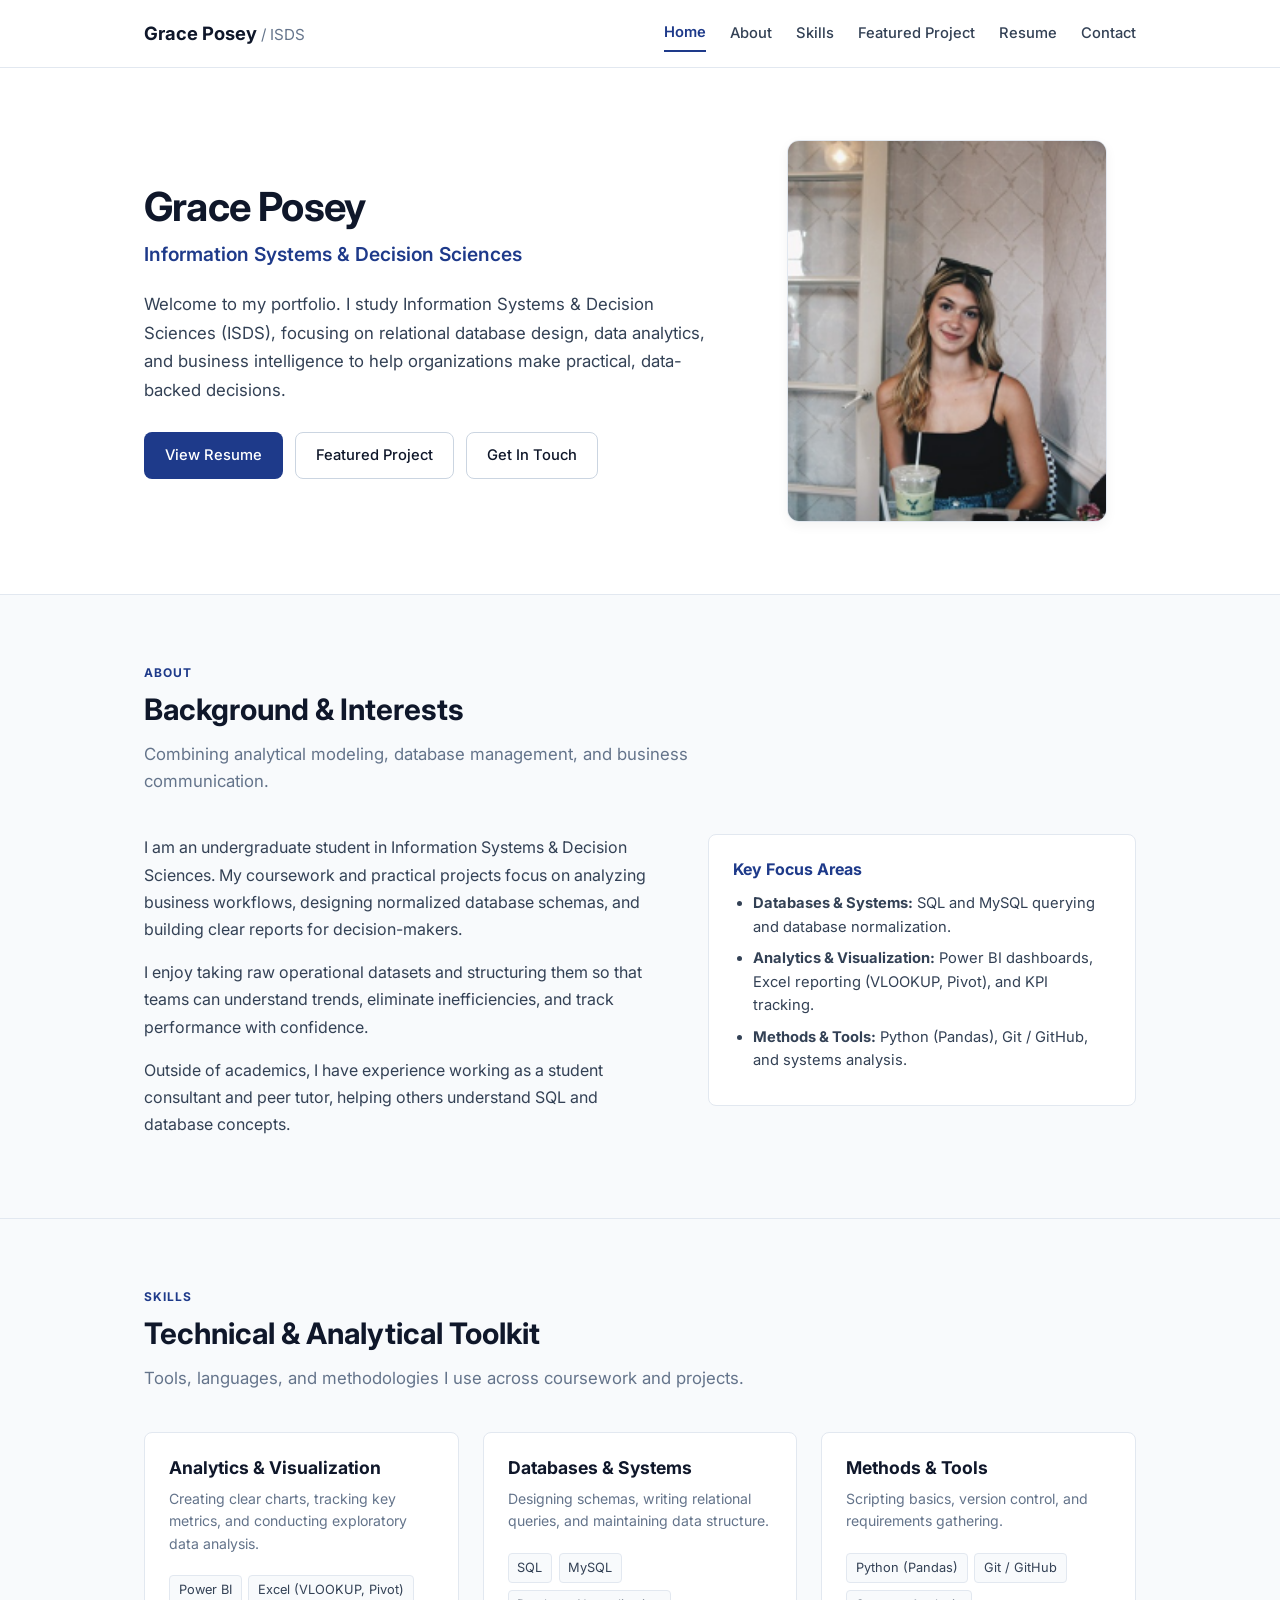
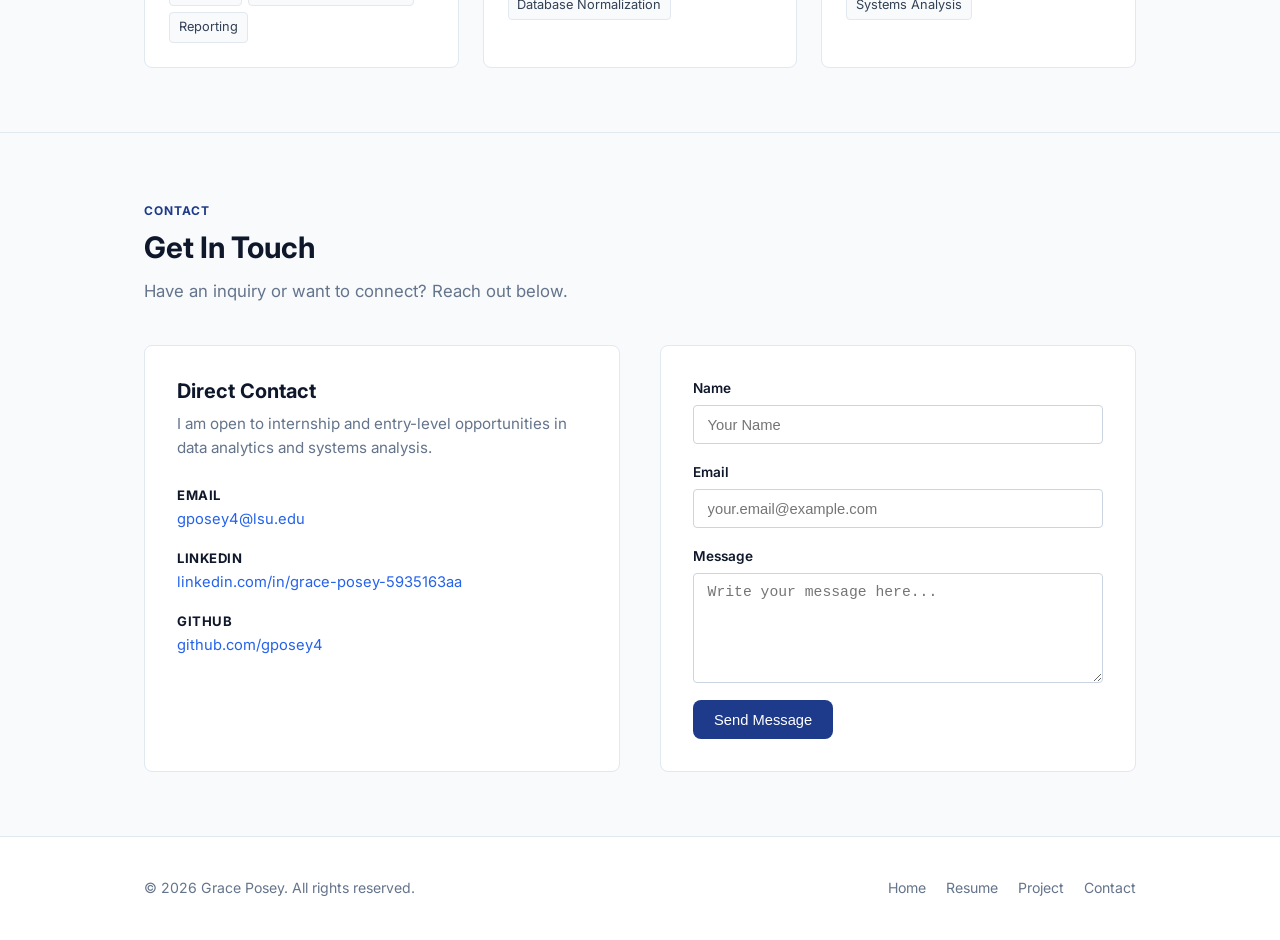
==== index.html @ 0e3ea4c7 "Complete initial version of personal website" ====
<!DOCTYPE html>
<html lang="en">
<head>
  <meta charset="UTF-8">
  <meta name="viewport" content="width=device-width, initial-scale=1.0">
  <title>Grace Posey | Information Systems &amp; Decision Sciences</title>
  <meta name="description" content="Personal portfolio and resume of Grace Posey - Information Systems & Decision Sciences student and analyst.">
  <link rel="stylesheet" href="css/style.css">
</head>
<body id="home">

  <!-- =========================================================================
       NAVIGATION
       ========================================================================= -->
  <header class="site-header">
    <div class="container nav-container">
      <a href="index.html#home" class="brand-logo">
        Grace Posey <span>/ ISDS</span>
      </a>

      <!-- Pure CSS Mobile Toggle -->
      <input type="checkbox" id="nav-toggle" class="nav-toggle" aria-label="Toggle navigation">
      <label for="nav-toggle" class="nav-toggle-label">
        <span></span>
      </label>

      <nav class="nav-menu">
        <a href="index.html#home" class="nav-link active">Home</a>
        <a href="index.html#about" class="nav-link">About</a>
        <a href="index.html#skills" class="nav-link">Skills</a>
        <a href="project.html" class="nav-link">Featured Project</a>
        <a href="resume.html" class="nav-link">Resume</a>
        <a href="index.html#contact" class="nav-link">Contact</a>
      </nav>
    </div>
  </header>

  <main>
    <!-- =========================================================================
         HERO SECTION
         ========================================================================= -->
    <section class="hero-section">
      <div class="container">
        <div class="hero-grid">
          
          <div class="hero-content">
            <h1 class="hero-title">Grace Posey</h1>
            <div class="hero-subtitle">Information Systems &amp; Decision Sciences</div>
            
            <p class="hero-desc">
              Welcome to my portfolio. I study Information Systems &amp; Decision Sciences (ISDS), focusing on relational database design, data analytics, and business intelligence to help organizations make practical, data-backed decisions.
            </p>

            <div class="hero-cta-group">
              <a href="resume.html" class="btn btn-primary">View Resume</a>
              <a href="project.html" class="btn btn-secondary">Featured Project</a>
              <a href="#contact" class="btn btn-secondary">Get In Touch</a>
            </div>
          </div>

          <div class="hero-visual">
            <div class="portrait-frame">
              <img src="images/avatar.png" alt="Grace Posey" width="320" height="380">
            </div>
          </div>

        </div>
      </div>
    </section>

    <!-- =========================================================================
         ABOUT SECTION
         ========================================================================= -->
    <section id="about">
      <div class="container">
        <span class="section-tag">About</span>
        <h2 class="section-title">Background &amp; Interests</h2>
        <p class="section-subtitle">
          Combining analytical modeling, database management, and business communication.
        </p>

        <div class="about-grid">
          <div class="about-content">
            <p>
              I am an undergraduate student in Information Systems &amp; Decision Sciences. My coursework and practical projects focus on analyzing business workflows, designing normalized database schemas, and building clear reports for decision-makers.
            </p>
            <p>
              I enjoy taking raw operational datasets and structuring them so that teams can understand trends, eliminate inefficiencies, and track performance with confidence.
            </p>
            <p>
              Outside of academics, I have experience working as a student consultant and peer tutor, helping others understand SQL and database concepts.
            </p>
          </div>

          <div class="about-bullets">
            <h4>Key Focus Areas</h4>
            <ul>
              <li><strong>Databases &amp; Systems:</strong> SQL and MySQL querying and database normalization.</li>
              <li><strong>Analytics &amp; Visualization:</strong> Power BI dashboards, Excel reporting (VLOOKUP, Pivot), and KPI tracking.</li>
              <li><strong>Methods &amp; Tools:</strong> Python (Pandas), Git / GitHub, and systems analysis.</li>
            </ul>
          </div>
        </div>
      </div>
    </section>

    <!-- =========================================================================
         SKILLS SECTION
         ========================================================================= -->
    <section id="skills">
      <div class="container">
        <span class="section-tag">Skills</span>
        <h2 class="section-title">Technical &amp; Analytical Toolkit</h2>
        <p class="section-subtitle">
          Tools, languages, and methodologies I use across coursework and projects.
        </p>

        <div class="skills-grid">
          
          <div class="skill-category-card">
            <h3>Analytics &amp; Visualization</h3>
            <p>Creating clear charts, tracking key metrics, and conducting exploratory data analysis.</p>
            <div class="skill-tags">
              <span class="skill-tag">Power BI</span>
              <span class="skill-tag">Excel (VLOOKUP, Pivot)</span>
              <span class="skill-tag">Reporting</span>
            </div>
          </div>

          <div class="skill-category-card">
            <h3>Databases &amp; Systems</h3>
            <p>Designing schemas, writing relational queries, and maintaining data structure.</p>
            <div class="skill-tags">
              <span class="skill-tag">SQL</span>
              <span class="skill-tag">MySQL</span>
              <span class="skill-tag">Database Normalization</span>
            </div>
          </div>

          <div class="skill-category-card">
            <h3>Methods &amp; Tools</h3>
            <p>Scripting basics, version control, and requirements gathering.</p>
            <div class="skill-tags">
              <span class="skill-tag">Python (Pandas)</span>
              <span class="skill-tag">Git / GitHub</span>
              <span class="skill-tag">Systems Analysis</span>
            </div>
          </div>

        </div>
      </div>
    </section>

    <!-- =========================================================================
         CONTACT SECTION
         ========================================================================= -->
    <section id="contact">
      <div class="container">
        <span class="section-tag">Contact</span>
        <h2 class="section-title">Get In Touch</h2>
        <p class="section-subtitle">
          Have an inquiry or want to connect? Reach out below.
        </p>

        <div class="contact-grid">
          
          <div class="contact-info-card">
            <h3>Direct Contact</h3>
            <p>I am open to internship and entry-level opportunities in data analytics and systems analysis.</p>

            <div class="contact-channel-list">
              <div class="contact-channel-item">
                <strong>Email</strong>
                <a href="mailto:gposey4@lsu.edu">gposey4@lsu.edu</a>
              </div>
              <div class="contact-channel-item">
                <strong>LinkedIn</strong>
                <a href="https://www.linkedin.com/in/grace-posey-5935163aa/?lipi=urn%3Ali%3Apage%3Ad_flagship3_profile_view_base_contact_details%3Bi%2BPXnxjQRSqDoG2YEy2RJw%3D%3D" target="_blank" rel="noopener noreferrer">linkedin.com/in/grace-posey-5935163aa</a>
              </div>
              <div class="contact-channel-item">
                <strong>GitHub</strong>
                <a href="https://github.com/gposey4" target="_blank" rel="noopener noreferrer">github.com/gposey4</a>
              </div>
            </div>
          </div>

          <form class="contact-form" action="mailto:gposey4@lsu.edu" method="post" enctype="text/plain">
            <div class="form-group">
              <label for="name" class="form-label">Name</label>
              <input type="text" id="name" name="name" class="form-control" placeholder="Your Name" required>
            </div>

            <div class="form-group">
              <label for="email" class="form-label">Email</label>
              <input type="email" id="email" name="email" class="form-control" placeholder="your.email@example.com" required>
            </div>

            <div class="form-group">
              <label for="message" class="form-label">Message</label>
              <textarea id="message" name="message" class="form-control" placeholder="Write your message here..." required></textarea>
            </div>

            <button type="submit" class="btn btn-primary" style="align-self: flex-start;">Send Message</button>
          </form>

        </div>
      </div>
    </section>
  </main>

  <!-- =========================================================================
       FOOTER
       ========================================================================= -->
  <footer class="site-footer">
    <div class="container footer-content">
      <div>&copy; 2026 Grace Posey. All rights reserved.</div>
      <div class="footer-links">
        <a href="index.html#home">Home</a>
        <a href="resume.html">Resume</a>
        <a href="project.html">Project</a>
        <a href="index.html#contact">Contact</a>
      </div>
    </div>
  </footer>

</body>
</html>
---- css/style.css ----
/* ==========================================================================
   PERSONAL WEBSITE STYLESHEET - GRACE POSEY (ISDS)
   Clean, Minimalist, and Simple Style - Zero JavaScript
   ========================================================================== */

@import url('https://fonts.googleapis.com/css2?family=Inter:wght@400;500;600;700&display=swap');

:root {
  /* Colors */
  --bg-page: #f8fafc;
  --bg-surface: #ffffff;
  --text-main: #0f172a;
  --text-body: #334155;
  --text-muted: #64748b;
  --border-color: #e2e8f0;
  --border-darker: #cbd5e1;

  /* Accents */
  --primary: #1e3a8a;       /* Classic deep navy */
  --primary-hover: #172554;
  --primary-light: #eff6ff;
  --accent-blue: #2563eb;
  
  /* Typography */
  --font-sans: 'Inter', -apple-system, BlinkMacSystemFont, 'Segoe UI', Roboto, sans-serif;

  /* Layout */
  --max-width: 1040px;
  --header-height: 68px;
  --radius: 8px;
}

/* --- Base & Reset --- */
*, *::before, *::after {
  box-sizing: border-box;
  margin: 0;
  padding: 0;
}

html {
  font-size: 16px;
  scroll-behavior: smooth;
  scroll-padding-top: calc(var(--header-height) + 20px);
}

body {
  font-family: var(--font-sans);
  background-color: var(--bg-page);
  color: var(--text-body);
  line-height: 1.6;
  min-height: 100vh;
  display: flex;
  flex-direction: column;
}

a {
  color: var(--accent-blue);
  text-decoration: none;
  transition: color 0.15s ease;
}

a:hover {
  color: var(--primary-hover);
  text-decoration: underline;
}

img {
  max-width: 100%;
  height: auto;
  display: block;
}

ul, ol {
  list-style: none;
}

/* --- Typography --- */
h1, h2, h3, h4, h5, h6 {
  color: var(--text-main);
  font-weight: 700;
  line-height: 1.3;
}

/* --- Container & Sections --- */
.container {
  width: 100%;
  max-width: var(--max-width);
  margin: 0 auto;
  padding: 0 1.5rem;
}

section {
  padding: 4rem 0;
  border-bottom: 1px solid var(--border-color);
}

section:last-of-type {
  border-bottom: none;
}

.section-tag {
  display: inline-block;
  font-size: 0.75rem;
  font-weight: 700;
  text-transform: uppercase;
  letter-spacing: 0.08em;
  color: var(--primary);
  margin-bottom: 0.5rem;
}

.section-title {
  font-size: 1.85rem;
  margin-bottom: 0.75rem;
}

.section-subtitle {
  font-size: 1.05rem;
  color: var(--text-muted);
  max-width: 650px;
  margin-bottom: 2.5rem;
}

/* ==========================================================================
   NAVIGATION
   ========================================================================== */
.site-header {
  position: sticky;
  top: 0;
  z-index: 100;
  height: var(--header-height);
  background: var(--bg-surface);
  border-bottom: 1px solid var(--border-color);
}

.nav-container {
  display: flex;
  align-items: center;
  justify-content: space-between;
  height: 100%;
}

.brand-logo {
  font-size: 1.15rem;
  font-weight: 700;
  color: var(--text-main);
  text-decoration: none;
}

.brand-logo:hover {
  text-decoration: none;
}

.brand-logo span {
  color: var(--text-muted);
  font-weight: 400;
  font-size: 0.95rem;
}

.nav-menu {
  display: flex;
  align-items: center;
  gap: 1.5rem;
}

.nav-link {
  font-size: 0.92rem;
  font-weight: 500;
  color: var(--text-body);
  text-decoration: none;
  padding: 0.35rem 0;
  position: relative;
}

.nav-link:hover {
  color: var(--primary);
  text-decoration: none;
}

.nav-link.active {
  color: var(--primary);
  font-weight: 600;
  border-bottom: 2px solid var(--primary);
}

/* Mobile Hamburger Checkbox Hack */
.nav-toggle {
  display: none;
}

.nav-toggle-label {
  display: none;
  cursor: pointer;
  width: 36px;
  height: 36px;
  align-items: center;
  justify-content: center;
}

.nav-toggle-label span,
.nav-toggle-label span::before,
.nav-toggle-label span::after {
  content: '';
  display: block;
  width: 20px;
  height: 2px;
  background: var(--text-main);
  position: relative;
  transition: all 0.2s ease;
}

.nav-toggle-label span::before {
  top: -6px;
  position: absolute;
}

.nav-toggle-label span::after {
  top: 6px;
  position: absolute;
}

/* ==========================================================================
   BUTTONS & BADGES
   ========================================================================== */
.btn {
  display: inline-flex;
  align-items: center;
  justify-content: center;
  gap: 0.5rem;
  padding: 0.65rem 1.25rem;
  font-size: 0.92rem;
  font-weight: 500;
  border-radius: var(--radius);
  border: 1px solid transparent;
  cursor: pointer;
  text-decoration: none !important;
  transition: background-color 0.15s ease, border-color 0.15s ease;
}

.btn-primary {
  background: var(--primary);
  color: #ffffff !important;
}

.btn-primary:hover {
  background: var(--primary-hover);
}

.btn-secondary {
  background: var(--bg-surface);
  color: var(--text-main) !important;
  border-color: var(--border-darker);
}

.btn-secondary:hover {
  background: #f1f5f9;
  border-color: #94a3b8;
}

.badge {
  display: inline-block;
  padding: 0.25rem 0.6rem;
  font-size: 0.75rem;
  font-weight: 600;
  border-radius: 4px;
  background: var(--primary-light);
  color: var(--primary);
  border: 1px solid #dbeafe;
}

/* ==========================================================================
   HERO SECTION
   ========================================================================== */
.hero-section {
  padding: 4.5rem 0;
  background: var(--bg-surface);
}

.hero-grid {
  display: grid;
  grid-template-columns: 1.2fr 0.8fr;
  gap: 3rem;
  align-items: center;
}

.hero-title {
  font-size: 2.5rem;
  letter-spacing: -0.02em;
  margin-bottom: 0.5rem;
  line-height: 1.2;
}

.hero-subtitle {
  font-size: 1.2rem;
  color: var(--primary);
  font-weight: 600;
  margin-bottom: 1.25rem;
}

.hero-desc {
  font-size: 1.05rem;
  color: var(--text-body);
  line-height: 1.7;
  margin-bottom: 1.75rem;
}

.hero-cta-group {
  display: flex;
  flex-wrap: wrap;
  gap: 0.75rem;
}

/* Portrait Frame - Simple & Clean */
.hero-visual {
  display: flex;
  justify-content: center;
}

.portrait-frame {
  width: 100%;
  max-width: 320px;
  border-radius: 12px;
  overflow: hidden;
  border: 1px solid var(--border-color);
  box-shadow: 0 4px 12px rgba(0, 0, 0, 0.05);
  background: var(--bg-surface);
}

.portrait-frame img {
  width: 100%;
  height: 380px;
  object-fit: cover;
  object-position: center 20%;
  display: block;
}

/* ==========================================================================
   ABOUT SECTION
   ========================================================================== */
.about-grid {
  display: grid;
  grid-template-columns: 1.1fr 0.9fr;
  gap: 2.5rem;
  align-items: start;
}

.about-content p {
  margin-bottom: 1rem;
  font-size: 1rem;
  line-height: 1.7;
}

.about-bullets {
  background: var(--bg-surface);
  border: 1px solid var(--border-color);
  border-radius: var(--radius);
  padding: 1.5rem;
}

.about-bullets h4 {
  font-size: 1rem;
  margin-bottom: 0.75rem;
  color: var(--primary);
}

.about-bullets ul {
  list-style: disc;
  padding-left: 1.25rem;
}

.about-bullets li {
  font-size: 0.92rem;
  margin-bottom: 0.5rem;
  color: var(--text-body);
}

/* ==========================================================================
   SKILLS SECTION
   ========================================================================== */
.skills-grid {
  display: grid;
  grid-template-columns: repeat(3, 1fr);
  gap: 1.5rem;
}

.skill-category-card {
  background: var(--bg-surface);
  border: 1px solid var(--border-color);
  border-radius: var(--radius);
  padding: 1.5rem;
}

.skill-category-card h3 {
  font-size: 1.1rem;
  margin-bottom: 0.5rem;
}

.skill-category-card p {
  font-size: 0.88rem;
  color: var(--text-muted);
  margin-bottom: 1.25rem;
}

.skill-tags {
  display: flex;
  flex-wrap: wrap;
  gap: 0.4rem;
}

.skill-tag {
  font-size: 0.8rem;
  padding: 0.25rem 0.55rem;
  background: var(--bg-page);
  border: 1px solid var(--border-color);
  border-radius: 4px;
  color: var(--text-body);
}

/* ==========================================================================
   FEATURED PROJECT TEASER
   ========================================================================== */
.featured-project-card {
  background: var(--bg-surface);
  border: 1px solid var(--border-color);
  border-radius: var(--radius);
  overflow: hidden;
  display: grid;
  grid-template-columns: 1.1fr 0.9fr;
}

.project-card-image {
  background: #f1f5f9;
  display: flex;
  align-items: center;
  justify-content: center;
  border-right: 1px solid var(--border-color);
}

.project-card-image img {
  width: 100%;
  height: 100%;
  object-fit: cover;
}

.project-card-body {
  padding: 2.25rem;
  display: flex;
  flex-direction: column;
  justify-content: center;
}

.project-card-body h3 {
  font-size: 1.4rem;
  margin-bottom: 0.75rem;
}

.project-card-body p {
  font-size: 0.95rem;
  color: var(--text-body);
  line-height: 1.65;
  margin-bottom: 1.5rem;
}

/* ==========================================================================
   CONTACT SECTION
   ========================================================================== */
.contact-grid {
  display: grid;
  grid-template-columns: 1fr 1fr;
  gap: 2.5rem;
}

.contact-info-card {
  background: var(--bg-surface);
  border: 1px solid var(--border-color);
  border-radius: var(--radius);
  padding: 2rem;
}

.contact-info-card h3 {
  font-size: 1.25rem;
  margin-bottom: 0.5rem;
}

.contact-info-card p {
  color: var(--text-muted);
  font-size: 0.95rem;
  margin-bottom: 1.5rem;
}

.contact-channel-list {
  display: flex;
  flex-direction: column;
  gap: 1rem;
}

.contact-channel-item {
  display: flex;
  flex-direction: column;
  font-size: 0.92rem;
}

.contact-channel-item strong {
  color: var(--text-main);
  font-size: 0.82rem;
  text-transform: uppercase;
  letter-spacing: 0.04em;
  margin-bottom: 0.15rem;
}

.contact-channel-item a {
  color: var(--accent-blue);
}

/* Simple Contact Form */
.contact-form {
  background: var(--bg-surface);
  border: 1px solid var(--border-color);
  border-radius: var(--radius);
  padding: 2rem;
  display: flex;
  flex-direction: column;
  gap: 1.1rem;
}

.form-group {
  display: flex;
  flex-direction: column;
  gap: 0.35rem;
}

.form-label {
  font-size: 0.85rem;
  font-weight: 600;
  color: var(--text-main);
}

.form-control {
  width: 100%;
  padding: 0.65rem 0.85rem;
  background: #ffffff;
  border: 1px solid var(--border-darker);
  border-radius: 4px;
  color: var(--text-main);
  font-size: 0.92rem;
}

.form-control:focus {
  outline: none;
  border-color: var(--primary);
  box-shadow: 0 0 0 2px rgba(30, 58, 138, 0.15);
}

textarea.form-control {
  min-height: 110px;
  resize: vertical;
}

/* ==========================================================================
   RESUME PAGE STYLES - Simple & Professional
   ========================================================================== */
.resume-page-header {
  padding: 3rem 0 2rem 0;
  background: var(--bg-surface);
  border-bottom: 1px solid var(--border-color);
}

.resume-header-row {
  display: flex;
  justify-content: space-between;
  align-items: flex-start;
  gap: 1.5rem;
  flex-wrap: wrap;
}

.resume-candidate h1 {
  font-size: 2.2rem;
  margin-bottom: 0.25rem;
}

.resume-candidate p {
  font-size: 1.05rem;
  color: var(--primary);
  font-weight: 600;
  margin-bottom: 0.5rem;
}

.resume-contact-inline {
  display: flex;
  flex-wrap: wrap;
  gap: 1.25rem;
  font-size: 0.9rem;
  color: var(--text-muted);
}

.resume-body-grid {
  display: grid;
  grid-template-columns: 2fr 1fr;
  gap: 2.5rem;
  padding: 2.5rem 0 4rem 0;
}

.resume-section {
  margin-bottom: 2.5rem;
}

.resume-section-heading {
  font-size: 1.25rem;
  margin-bottom: 1.25rem;
  padding-bottom: 0.4rem;
  border-bottom: 2px solid var(--primary);
  color: var(--primary);
}

/* Timeline/List for Experience */
.experience-item {
  margin-bottom: 1.75rem;
}

.experience-header {
  display: flex;
  justify-content: space-between;
  align-items: baseline;
  flex-wrap: wrap;
  gap: 0.5rem;
  margin-bottom: 0.25rem;
}

.experience-role {
  font-size: 1.05rem;
  font-weight: 700;
  color: var(--text-main);
}

.experience-date {
  font-size: 0.85rem;
  color: var(--text-muted);
  font-weight: 500;
}

.experience-company {
  font-size: 0.92rem;
  color: var(--primary);
  font-weight: 600;
  margin-bottom: 0.6rem;
}

.experience-bullets {
  list-style-type: disc;
  padding-left: 1.25rem;
  color: var(--text-body);
  font-size: 0.92rem;
  line-height: 1.6;
}

.experience-bullets li {
  margin-bottom: 0.35rem;
}

/* Resume Sidebar */
.resume-widget {
  background: var(--bg-surface);
  border: 1px solid var(--border-color);
  border-radius: var(--radius);
  padding: 1.5rem;
  margin-bottom: 1.5rem;
}

.resume-widget h3 {
  font-size: 1.05rem;
  margin-bottom: 1rem;
  color: var(--primary);
  border-bottom: 1px solid var(--border-color);
  padding-bottom: 0.4rem;
}

.education-item {
  margin-bottom: 1rem;
}

.education-item h4 {
  font-size: 0.95rem;
  color: var(--text-main);
}

.education-item .institution {
  font-size: 0.88rem;
  color: var(--text-muted);
}

.education-item .subtext {
  font-size: 0.82rem;
  color: var(--primary);
  font-weight: 600;
  margin-top: 0.2rem;
}

/* ==========================================================================
   PROJECT DEEP-DIVE PAGE STYLES - Simple & Clean
   ========================================================================== */
.project-hero {
  padding: 3rem 0 2rem 0;
  background: var(--bg-surface);
  border-bottom: 1px solid var(--border-color);
}

.project-breadcrumb {
  display: flex;
  align-items: center;
  gap: 0.5rem;
  font-size: 0.85rem;
  color: var(--text-muted);
  margin-bottom: 1rem;
}

.project-hero h1 {
  font-size: 2.2rem;
  margin-bottom: 0.5rem;
}

.lead-text {
  font-size: 1.05rem;
  color: var(--text-body);
  max-width: 720px;
  line-height: 1.65;
}

.project-meta-bar {
  display: flex;
  flex-wrap: wrap;
  gap: 2rem;
  padding: 1rem 0 0 0;
  margin-top: 1.5rem;
  border-top: 1px solid var(--border-color);
}

.meta-field h5 {
  font-size: 0.75rem;
  color: var(--text-muted);
  text-transform: uppercase;
  letter-spacing: 0.05em;
  margin-bottom: 0.15rem;
}

.meta-field span {
  font-size: 0.9rem;
  font-weight: 600;
  color: var(--text-main);
}

.project-main-preview {
  margin: 2.5rem 0;
  border-radius: var(--radius);
  overflow: hidden;
  border: 1px solid var(--border-color);
  background: #ffffff;
}

.project-deepdive-grid {
  display: grid;
  grid-template-columns: 2fr 1fr;
  gap: 2.5rem;
  padding-bottom: 4rem;
}

.case-study-article h2 {
  font-size: 1.35rem;
  margin: 2rem 0 0.75rem 0;
  color: var(--primary);
}

.case-study-article h2:first-child {
  margin-top: 0;
}

.case-study-article p {
  font-size: 0.98rem;
  line-height: 1.7;
  color: var(--text-body);
  margin-bottom: 1rem;
}

.case-study-article ul {
  list-style-type: disc;
  padding-left: 1.25rem;
  margin-bottom: 1.5rem;
  color: var(--text-body);
}

.case-study-article li {
  margin-bottom: 0.4rem;
  font-size: 0.95rem;
}

/* Simple Architecture Steps */
.pipeline-steps {
  display: grid;
  grid-template-columns: repeat(3, 1fr);
  gap: 1rem;
  margin: 1.5rem 0;
}

.pipeline-step {
  background: var(--bg-surface);
  border: 1px solid var(--border-color);
  border-radius: var(--radius);
  padding: 1rem;
}

.step-num {
  font-size: 0.75rem;
  font-weight: 700;
  color: var(--primary);
  margin-bottom: 0.25rem;
}

.pipeline-step h4 {
  font-size: 0.92rem;
  margin-bottom: 0.35rem;
}

.pipeline-step p {
  font-size: 0.82rem;
  color: var(--text-muted);
  line-height: 1.5;
  margin-bottom: 0;
}

/* Outcomes List / Cards */
.outcomes-grid {
  display: grid;
  grid-template-columns: repeat(3, 1fr);
  gap: 1rem;
  margin: 1.5rem 0;
}

.outcome-card {
  background: var(--bg-surface);
  border: 1px solid var(--border-color);
  border-radius: var(--radius);
  padding: 1.25rem;
  text-align: center;
}

.outcome-card .number {
  font-size: 1.85rem;
  font-weight: 700;
  color: var(--primary);
  margin-bottom: 0.2rem;
}

.outcome-card .label {
  font-size: 0.82rem;
  color: var(--text-muted);
}

/* Sidebar for Project */
.project-sidebar-card {
  background: var(--bg-surface);
  border: 1px solid var(--border-color);
  border-radius: var(--radius);
  padding: 1.5rem;
  margin-bottom: 1.5rem;
}

.project-sidebar-card h3 {
  font-size: 1.05rem;
  margin-bottom: 1rem;
  color: var(--primary);
  border-bottom: 1px solid var(--border-color);
  padding-bottom: 0.4rem;
}

.tech-item {
  display: flex;
  justify-content: space-between;
  font-size: 0.88rem;
  padding: 0.35rem 0;
  border-bottom: 1px dashed var(--border-color);
}

.tech-item:last-child {
  border-bottom: none;
}

/* ==========================================================================
   FOOTER
   ========================================================================== */
.site-footer {
  margin-top: auto;
  background: var(--bg-surface);
  border-top: 1px solid var(--border-color);
  padding: 2.5rem 0;
  font-size: 0.88rem;
  color: var(--text-muted);
}

.footer-content {
  display: flex;
  justify-content: space-between;
  align-items: center;
  flex-wrap: wrap;
  gap: 1rem;
}

.footer-links {
  display: flex;
  gap: 1.25rem;
}

.footer-links a {
  color: var(--text-muted);
}

.footer-links a:hover {
  color: var(--primary);
}

/* ==========================================================================
   RESPONSIVE MEDIA QUERIES
   ========================================================================== */
@media (max-width: 860px) {
  .hero-grid,
  .about-grid,
  .featured-project-card,
  .resume-body-grid,
  .project-deepdive-grid,
  .contact-grid {
    grid-template-columns: 1fr;
    gap: 2rem;
  }

  .skills-grid,
  .pipeline-steps,
  .outcomes-grid {
    grid-template-columns: 1fr;
  }

  .hero-visual {
    order: -1;
  }

  .portrait-frame {
    max-width: 260px;
    margin: 0 auto;
  }

  .portrait-frame img {
    height: 300px;
  }

  /* Hamburger Menu Activation */
  .nav-toggle-label {
    display: flex;
  }

  .nav-menu {
    position: fixed;
    top: var(--header-height);
    left: 0;
    right: 0;
    background: var(--bg-surface);
    border-bottom: 1px solid var(--border-color);
    flex-direction: column;
    align-items: flex-start;
    padding: 1.25rem 1.5rem;
    gap: 1rem;
    display: none;
  }

  .nav-toggle:checked ~ .nav-menu {
    display: flex;
  }
}

/* ==========================================================================
   PRINT STYLESHEET
   ========================================================================== */
@media print {
  body {
    background: #ffffff !important;
    color: #000000 !important;
  }

  .site-header,
  .site-footer,
  .resume-actions,
  .btn,
  .nav-toggle,
  .nav-toggle-label {
    display: none !important;
  }

  .resume-page-header {
    border-bottom: 2px solid #000 !important;
    padding: 0 0 1rem 0 !important;
  }

  .resume-body-grid {
    grid-template-columns: 1fr !important;
    padding: 1rem 0 !important;
  }

  .resume-section-heading {
    color: #000 !important;
    border-bottom: 1px solid #000 !important;
  }

  .resume-widget {
    border: none !important;
    padding: 0 !important;
  }
}
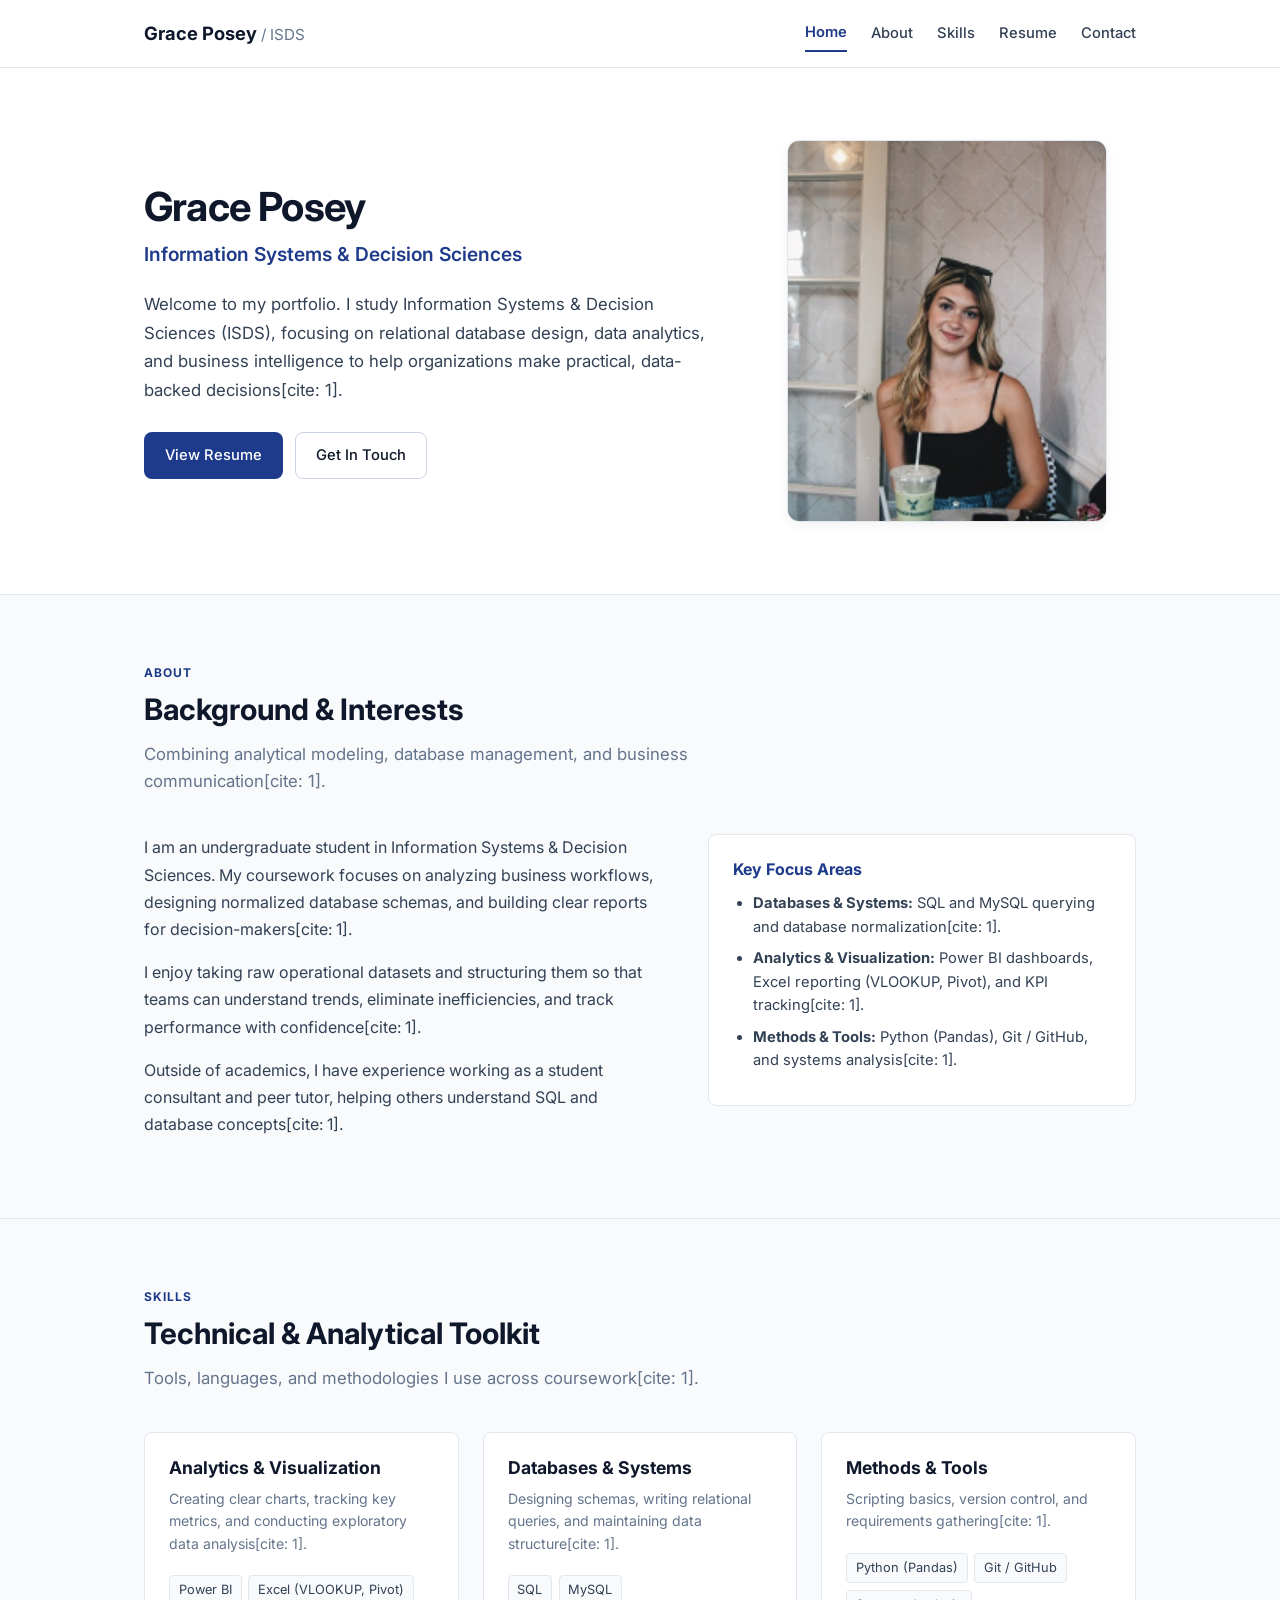
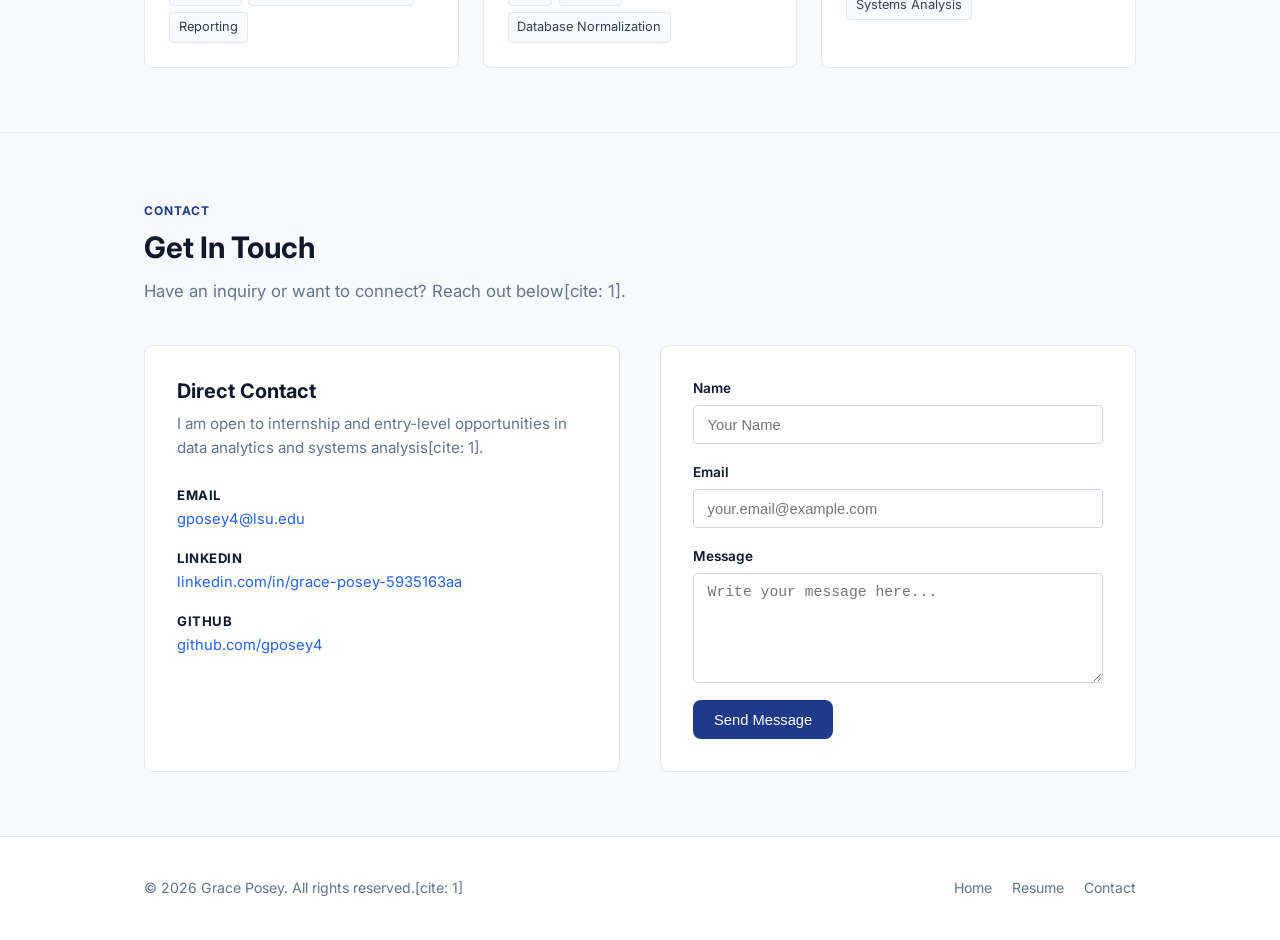
==== commit 13822115: "Complete initial version of personal website" ====
--- a/index.html
+++ b/index.html
@@ -28,7 +28,6 @@
         <a href="index.html#home" class="nav-link active">Home</a>
         <a href="index.html#about" class="nav-link">About</a>
         <a href="index.html#skills" class="nav-link">Skills</a>
-        <a href="project.html" class="nav-link">Featured Project</a>
         <a href="resume.html" class="nav-link">Resume</a>
         <a href="index.html#contact" class="nav-link">Contact</a>
       </nav>
@@ -48,12 +47,11 @@
             <div class="hero-subtitle">Information Systems &amp; Decision Sciences</div>
             
             <p class="hero-desc">
-              Welcome to my portfolio. I study Information Systems &amp; Decision Sciences (ISDS), focusing on relational database design, data analytics, and business intelligence to help organizations make practical, data-backed decisions.
+              Welcome to my portfolio. I study Information Systems &amp; Decision Sciences (ISDS), focusing on relational database design, data analytics, and business intelligence to help organizations make practical, data-backed decisions[cite: 1].
             </p>
 
             <div class="hero-cta-group">
               <a href="resume.html" class="btn btn-primary">View Resume</a>
-              <a href="project.html" class="btn btn-secondary">Featured Project</a>
               <a href="#contact" class="btn btn-secondary">Get In Touch</a>
             </div>
           </div>
@@ -76,28 +74,28 @@
         <span class="section-tag">About</span>
         <h2 class="section-title">Background &amp; Interests</h2>
         <p class="section-subtitle">
-          Combining analytical modeling, database management, and business communication.
+          Combining analytical modeling, database management, and business communication[cite: 1].
         </p>
 
         <div class="about-grid">
           <div class="about-content">
             <p>
-              I am an undergraduate student in Information Systems &amp; Decision Sciences. My coursework and practical projects focus on analyzing business workflows, designing normalized database schemas, and building clear reports for decision-makers.
+              I am an undergraduate student in Information Systems &amp; Decision Sciences. My coursework focuses on analyzing business workflows, designing normalized database schemas, and building clear reports for decision-makers[cite: 1].
             </p>
             <p>
-              I enjoy taking raw operational datasets and structuring them so that teams can understand trends, eliminate inefficiencies, and track performance with confidence.
+              I enjoy taking raw operational datasets and structuring them so that teams can understand trends, eliminate inefficiencies, and track performance with confidence[cite: 1].
             </p>
             <p>
-              Outside of academics, I have experience working as a student consultant and peer tutor, helping others understand SQL and database concepts.
+              Outside of academics, I have experience working as a student consultant and peer tutor, helping others understand SQL and database concepts[cite: 1].
             </p>
           </div>
 
           <div class="about-bullets">
             <h4>Key Focus Areas</h4>
             <ul>
-              <li><strong>Databases &amp; Systems:</strong> SQL and MySQL querying and database normalization.</li>
-              <li><strong>Analytics &amp; Visualization:</strong> Power BI dashboards, Excel reporting (VLOOKUP, Pivot), and KPI tracking.</li>
-              <li><strong>Methods &amp; Tools:</strong> Python (Pandas), Git / GitHub, and systems analysis.</li>
+              <li><strong>Databases &amp; Systems:</strong> SQL and MySQL querying and database normalization[cite: 1].</li>
+              <li><strong>Analytics &amp; Visualization:</strong> Power BI dashboards, Excel reporting (VLOOKUP, Pivot), and KPI tracking[cite: 1].</li>
+              <li><strong>Methods &amp; Tools:</strong> Python (Pandas), Git / GitHub, and systems analysis[cite: 1].</li>
             </ul>
           </div>
         </div>
@@ -112,14 +110,14 @@
         <span class="section-tag">Skills</span>
         <h2 class="section-title">Technical &amp; Analytical Toolkit</h2>
         <p class="section-subtitle">
-          Tools, languages, and methodologies I use across coursework and projects.
+          Tools, languages, and methodologies I use across coursework[cite: 1].
         </p>
 
         <div class="skills-grid">
           
           <div class="skill-category-card">
             <h3>Analytics &amp; Visualization</h3>
-            <p>Creating clear charts, tracking key metrics, and conducting exploratory data analysis.</p>
+            <p>Creating clear charts, tracking key metrics, and conducting exploratory data analysis[cite: 1].</p>
             <div class="skill-tags">
               <span class="skill-tag">Power BI</span>
               <span class="skill-tag">Excel (VLOOKUP, Pivot)</span>
@@ -129,7 +127,7 @@
 
           <div class="skill-category-card">
             <h3>Databases &amp; Systems</h3>
-            <p>Designing schemas, writing relational queries, and maintaining data structure.</p>
+            <p>Designing schemas, writing relational queries, and maintaining data structure[cite: 1].</p>
             <div class="skill-tags">
               <span class="skill-tag">SQL</span>
               <span class="skill-tag">MySQL</span>
@@ -139,7 +137,7 @@
 
           <div class="skill-category-card">
             <h3>Methods &amp; Tools</h3>
-            <p>Scripting basics, version control, and requirements gathering.</p>
+            <p>Scripting basics, version control, and requirements gathering[cite: 1].</p>
             <div class="skill-tags">
               <span class="skill-tag">Python (Pandas)</span>
               <span class="skill-tag">Git / GitHub</span>
@@ -159,14 +157,14 @@
         <span class="section-tag">Contact</span>
         <h2 class="section-title">Get In Touch</h2>
         <p class="section-subtitle">
-          Have an inquiry or want to connect? Reach out below.
+          Have an inquiry or want to connect? Reach out below[cite: 1].
         </p>
 
         <div class="contact-grid">
           
           <div class="contact-info-card">
             <h3>Direct Contact</h3>
-            <p>I am open to internship and entry-level opportunities in data analytics and systems analysis.</p>
+            <p>I am open to internship and entry-level opportunities in data analytics and systems analysis[cite: 1].</p>
 
             <div class="contact-channel-list">
               <div class="contact-channel-item">
@@ -213,15 +211,14 @@
        ========================================================================= -->
   <footer class="site-footer">
     <div class="container footer-content">
-      <div>&copy; 2026 Grace Posey. All rights reserved.</div>
+      <div>&copy; 2026 Grace Posey. All rights reserved.[cite: 1]</div>
       <div class="footer-links">
         <a href="index.html#home">Home</a>
         <a href="resume.html">Resume</a>
-        <a href="project.html">Project</a>
         <a href="index.html#contact">Contact</a>
       </div>
     </div>
   </footer>
 
 </body>
-</html>
+</html>
--- a/css/style.css
+++ b/css/style.css
@@ -416,51 +416,6 @@
 }
 
 /* ==========================================================================
-   FEATURED PROJECT TEASER
-   ========================================================================== */
-.featured-project-card {
-  background: var(--bg-surface);
-  border: 1px solid var(--border-color);
-  border-radius: var(--radius);
-  overflow: hidden;
-  display: grid;
-  grid-template-columns: 1.1fr 0.9fr;
-}
-
-.project-card-image {
-  background: #f1f5f9;
-  display: flex;
-  align-items: center;
-  justify-content: center;
-  border-right: 1px solid var(--border-color);
-}
-
-.project-card-image img {
-  width: 100%;
-  height: 100%;
-  object-fit: cover;
-}
-
-.project-card-body {
-  padding: 2.25rem;
-  display: flex;
-  flex-direction: column;
-  justify-content: center;
-}
-
-.project-card-body h3 {
-  font-size: 1.4rem;
-  margin-bottom: 0.75rem;
-}
-
-.project-card-body p {
-  font-size: 0.95rem;
-  color: var(--text-body);
-  line-height: 1.65;
-  margin-bottom: 1.5rem;
-}
-
-/* ==========================================================================
    CONTACT SECTION
    ========================================================================== */
 .contact-grid {
@@ -694,74 +649,6 @@
   margin-top: 0.2rem;
 }
 
-/* ==========================================================================
-   PROJECT DEEP-DIVE PAGE STYLES - Simple & Clean
-   ========================================================================== */
-.project-hero {
-  padding: 3rem 0 2rem 0;
-  background: var(--bg-surface);
-  border-bottom: 1px solid var(--border-color);
-}
-
-.project-breadcrumb {
-  display: flex;
-  align-items: center;
-  gap: 0.5rem;
-  font-size: 0.85rem;
-  color: var(--text-muted);
-  margin-bottom: 1rem;
-}
-
-.project-hero h1 {
-  font-size: 2.2rem;
-  margin-bottom: 0.5rem;
-}
-
-.lead-text {
-  font-size: 1.05rem;
-  color: var(--text-body);
-  max-width: 720px;
-  line-height: 1.65;
-}
-
-.project-meta-bar {
-  display: flex;
-  flex-wrap: wrap;
-  gap: 2rem;
-  padding: 1rem 0 0 0;
-  margin-top: 1.5rem;
-  border-top: 1px solid var(--border-color);
-}
-
-.meta-field h5 {
-  font-size: 0.75rem;
-  color: var(--text-muted);
-  text-transform: uppercase;
-  letter-spacing: 0.05em;
-  margin-bottom: 0.15rem;
-}
-
-.meta-field span {
-  font-size: 0.9rem;
-  font-weight: 600;
-  color: var(--text-main);
-}
-
-.project-main-preview {
-  margin: 2.5rem 0;
-  border-radius: var(--radius);
-  overflow: hidden;
-  border: 1px solid var(--border-color);
-  background: #ffffff;
-}
-
-.project-deepdive-grid {
-  display: grid;
-  grid-template-columns: 2fr 1fr;
-  gap: 2.5rem;
-  padding-bottom: 4rem;
-}
-
 .case-study-article h2 {
   font-size: 1.35rem;
   margin: 2rem 0 0.75rem 0;
@@ -853,23 +740,6 @@
   color: var(--text-muted);
 }
 
-/* Sidebar for Project */
-.project-sidebar-card {
-  background: var(--bg-surface);
-  border: 1px solid var(--border-color);
-  border-radius: var(--radius);
-  padding: 1.5rem;
-  margin-bottom: 1.5rem;
-}
-
-.project-sidebar-card h3 {
-  font-size: 1.05rem;
-  margin-bottom: 1rem;
-  color: var(--primary);
-  border-bottom: 1px solid var(--border-color);
-  padding-bottom: 0.4rem;
-}
-
 .tech-item {
   display: flex;
   justify-content: space-between;
@@ -921,9 +791,7 @@
 @media (max-width: 860px) {
   .hero-grid,
   .about-grid,
-  .featured-project-card,
   .resume-body-grid,
-  .project-deepdive-grid,
   .contact-grid {
     grid-template-columns: 1fr;
     gap: 2rem;
